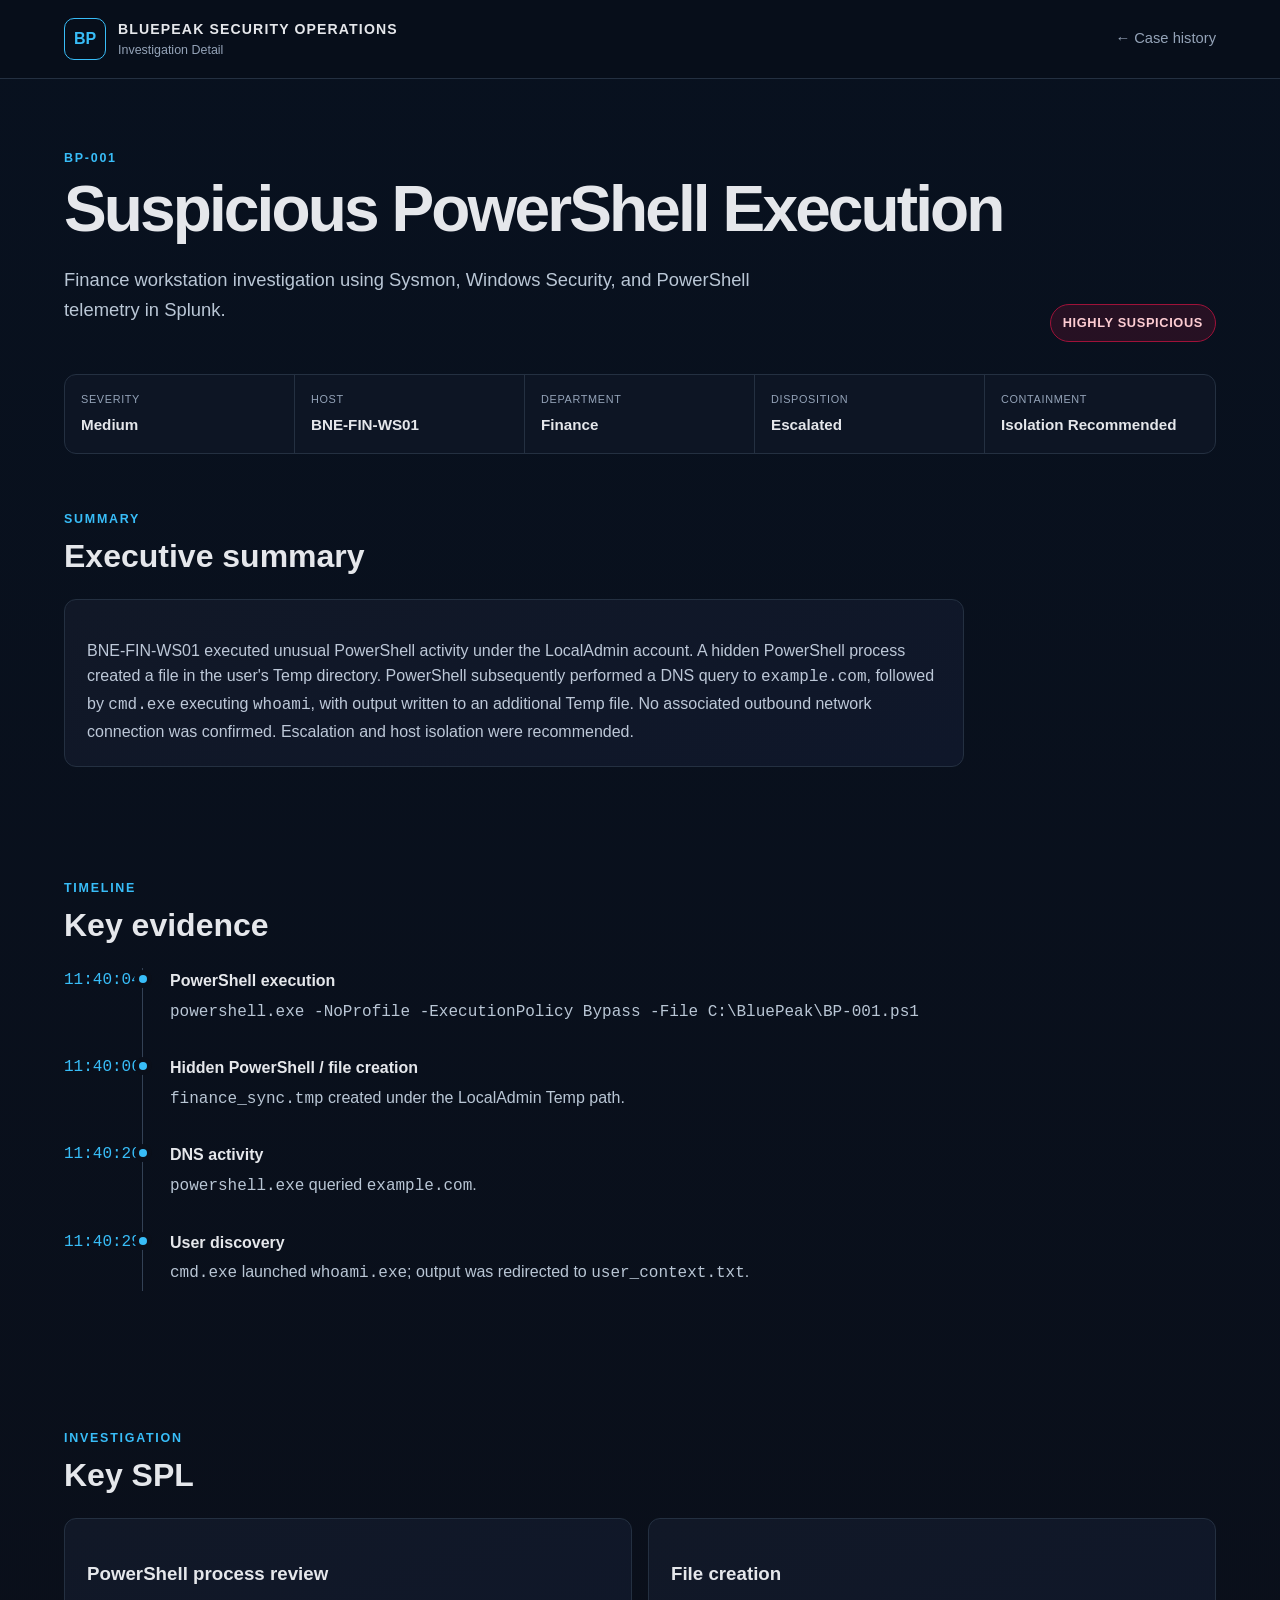
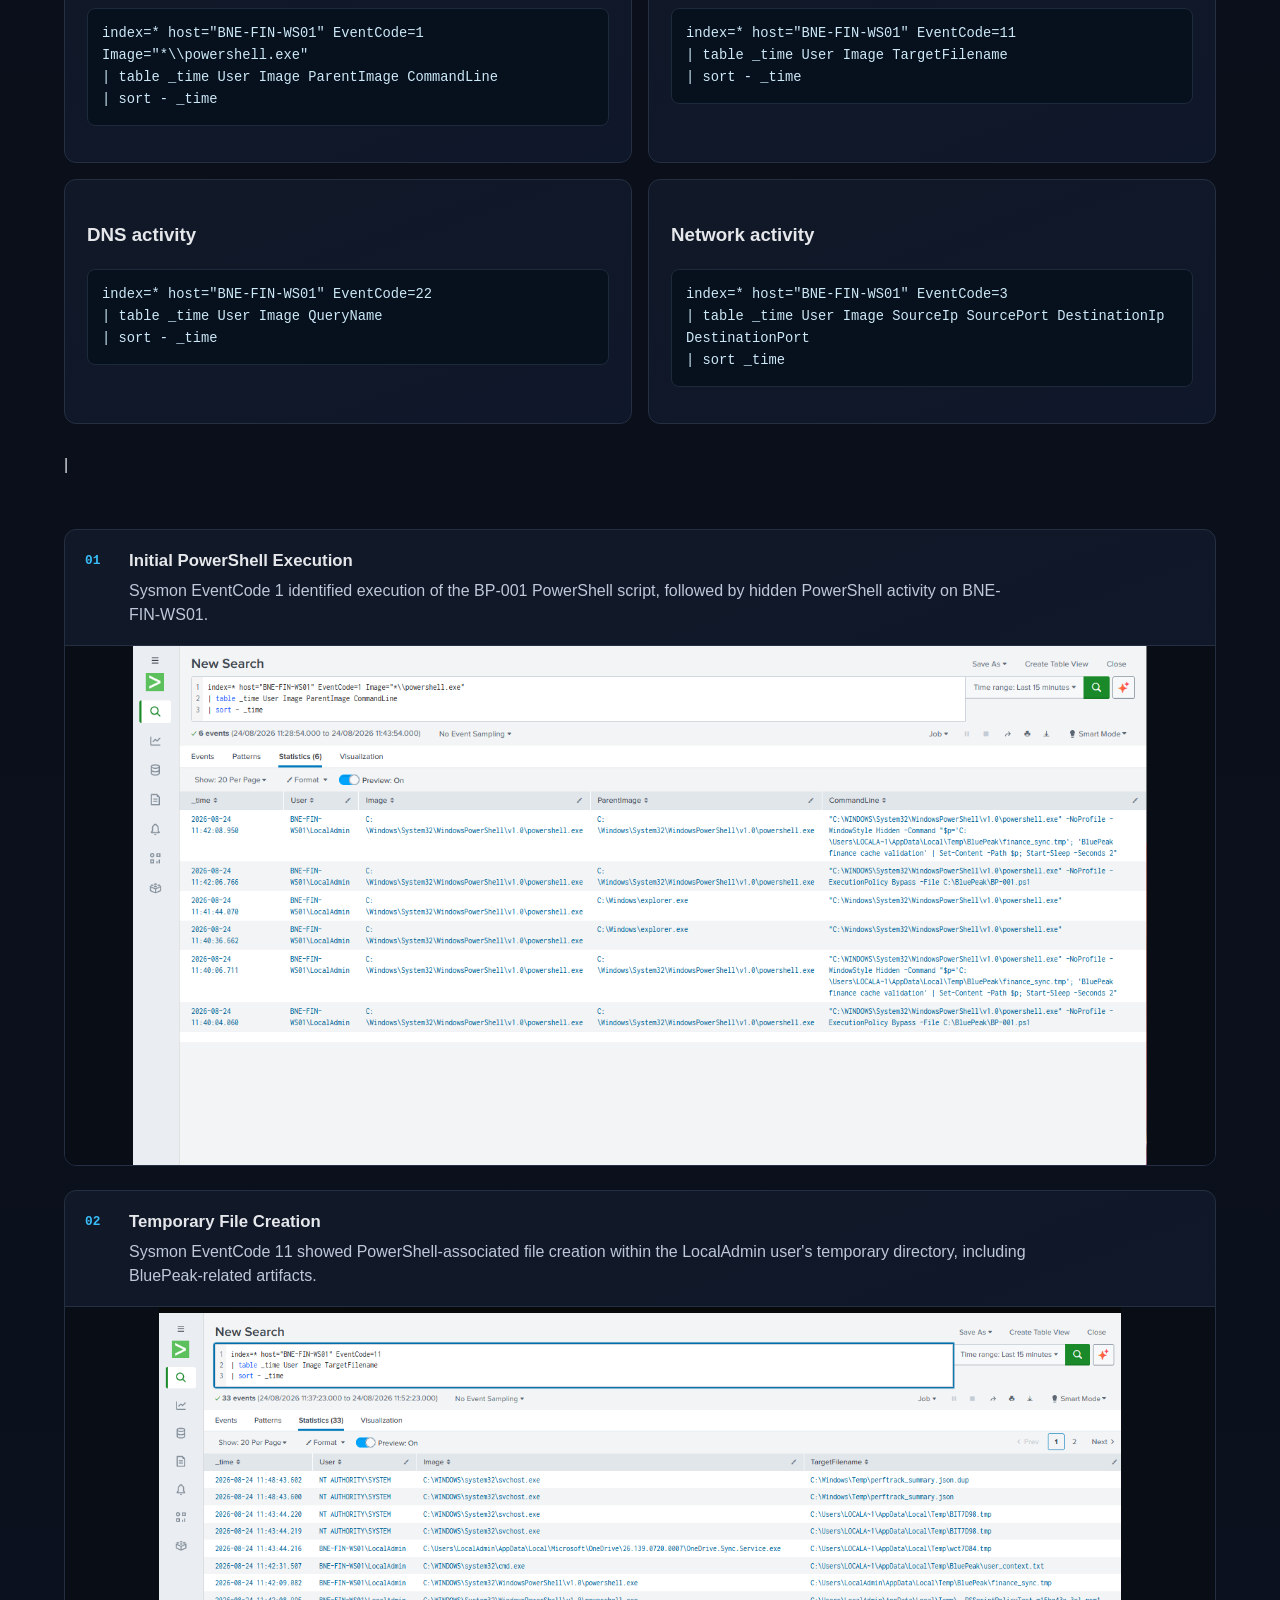
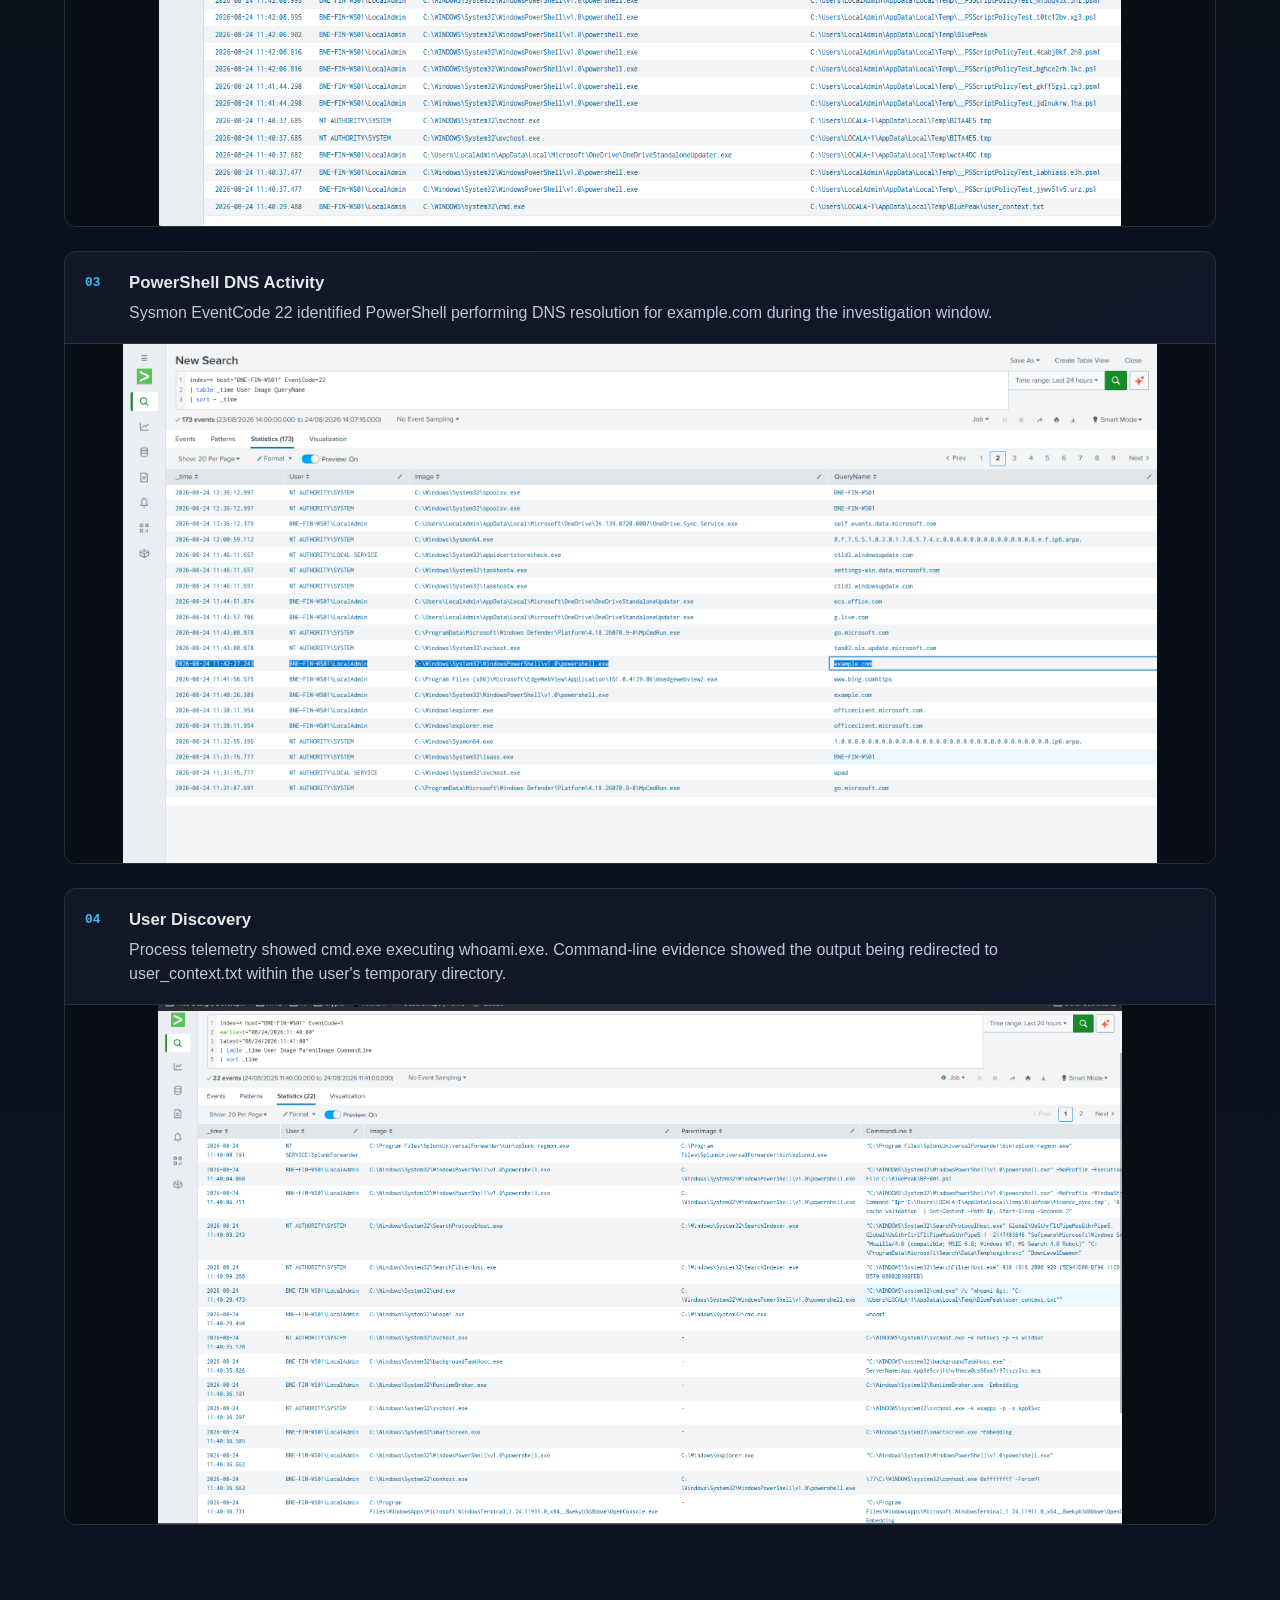
==== cases/BP-001.html @ a5139f82 "Launch BluePeak SOC environment with BP-001 investigation" ====
<!doctype html><html><head><meta charset="utf-8"><meta name="viewport" content="width=device-width,initial-scale=1"><title>BP-001 — Suspicious PowerShell Execution</title><link rel="stylesheet" href="../style.css"></head><body><header class="topbar"><div class="brand"><div class="mark">BP</div><div><div class="brand-name">BLUEPEAK SECURITY OPERATIONS</div><div class="brand-sub">Investigation Detail</div></div></div><nav><a href="../index.html">← Case history</a></nav></header><main class="case-page"><section class="case-hero"><div><p class="eyebrow">BP-001</p><h1>Suspicious PowerShell Execution</h1><p class="lead">Finance workstation investigation using Sysmon, Windows Security, and PowerShell telemetry in Splunk.</p></div><span class="badge suspicious large">HIGHLY SUSPICIOUS</span></section><section class="facts"><div><small>Severity</small><strong>Medium</strong></div><div><small>Host</small><strong>BNE-FIN-WS01</strong></div><div><small>Department</small><strong>Finance</strong></div><div><small>Disposition</small><strong>Escalated</strong></div><div><small>Containment</small><strong>Isolation Recommended</strong></div></section><section class="section"><div class="section-head"><p class="eyebrow">SUMMARY</p><h2>Executive summary</h2></div><div class="prose card"><p>BNE-FIN-WS01 executed unusual PowerShell activity under the LocalAdmin account. A hidden PowerShell process created a file in the user's Temp directory. PowerShell subsequently performed a DNS query to <code>example.com</code>, followed by <code>cmd.exe</code> executing <code>whoami</code>, with output written to an additional Temp file. No associated outbound network connection was confirmed. Escalation and host isolation were recommended.</p></div></section><section class="section"><div class="section-head"><p class="eyebrow">TIMELINE</p><h2>Key evidence</h2></div><div class="timeline"><div class="timeline-item"><time>11:40:04</time><div><strong>PowerShell execution</strong><p><code>powershell.exe -NoProfile -ExecutionPolicy Bypass -File C:\BluePeak\BP-001.ps1</code></p></div></div><div class="timeline-item"><time>11:40:06</time><div><strong>Hidden PowerShell / file creation</strong><p><code>finance_sync.tmp</code> created under the LocalAdmin Temp path.</p></div></div><div class="timeline-item"><time>11:40:26</time><div><strong>DNS activity</strong><p><code>powershell.exe</code> queried <code>example.com</code>.</p></div></div><div class="timeline-item"><time>11:40:29</time><div><strong>User discovery</strong><p><code>cmd.exe</code> launched <code>whoami.exe</code>; output was redirected to <code>user_context.txt</code>.</p></div></div></div></section><section class="section"><div class="section-head"><p class="eyebrow">INVESTIGATION</p><h2>Key SPL</h2></div><div class="cards two"><div class="card"><h3>PowerShell process review</h3><pre><code>index=* host="BNE-FIN-WS01" EventCode=1 Image="*\\powershell.exe"
| table _time User Image ParentImage CommandLine
| sort - _time</code></pre></div><div class="card"><h3>File creation</h3><pre><code>index=* host="BNE-FIN-WS01" EventCode=11
| table _time User Image TargetFilename
| sort - _time</code></pre></div><div class="card"><h3>DNS activity</h3><pre><code>index=* host="BNE-FIN-WS01" EventCode=22
| table _time User Image QueryName
| sort - _time</code></pre></div><div class="card">
  <h3>Network activity</h3>
  <pre><code>index=* host="BNE-FIN-WS01" EventCode=3
| table _time User Image SourceIp SourcePort DestinationIp DestinationPort
| sort _time</code></pre>
</div>

</div>

<div class="evidence-section">
| <div class="evidence-section">

  <div class="evidence-card">
    <div class="evidence-header">
      <span class="evidence-number">01</span>
      <div>
        <h3>Initial PowerShell Execution</h3>
        <p>
          Sysmon EventCode 1 identified execution of the BP-001 PowerShell script,
          followed by hidden PowerShell activity on BNE-FIN-WS01.
        </p>
      </div>
    </div>

    <a href="../assets/screenshots/BP-001/EventCode 1 — Initial PowerShell.png"
       target="_blank">
      <img
        src="../assets/screenshots/BP-001/EventCode 1 — Initial PowerShell.png"
        alt="Splunk evidence showing initial PowerShell execution on BNE-FIN-WS01"
        class="evidence-image">
    </a>
  </div>


  <div class="evidence-card">
    <div class="evidence-header">
      <span class="evidence-number">02</span>
      <div>
        <h3>Temporary File Creation</h3>
        <p>
          Sysmon EventCode 11 showed PowerShell-associated file creation within
          the LocalAdmin user's temporary directory, including BluePeak-related artifacts.
        </p>
      </div>
    </div>

    <a href="../assets/screenshots/BP-001/EventCode 11 — File Creation.png"
       target="_blank">
      <img
        src="../assets/screenshots/BP-001/EventCode 11 — File Creation.png"
        alt="Splunk evidence showing temporary file creation"
        class="evidence-image">
    </a>
  </div>


  <div class="evidence-card">
    <div class="evidence-header">
      <span class="evidence-number">03</span>
      <div>
        <h3>PowerShell DNS Activity</h3>
        <p>
          Sysmon EventCode 22 identified PowerShell performing DNS resolution
          for example.com during the investigation window.
        </p>
      </div>
    </div>

    <a href="../assets/screenshots/BP-001/EventCode 22 — DNS.png"
       target="_blank">
      <img
        src="../assets/screenshots/BP-001/EventCode 22 — DNS.png"
        alt="Splunk evidence showing PowerShell DNS activity"
        class="evidence-image">
    </a>
  </div>


  <div class="evidence-card">
    <div class="evidence-header">
      <span class="evidence-number">04</span>
      <div>
        <h3>User Discovery</h3>
        <p>
          Process telemetry showed cmd.exe executing whoami.exe.
          Command-line evidence showed the output being redirected to
          user_context.txt within the user's temporary directory.
        </p>
      </div>
    </div>

    <a href="../assets/screenshots/BP-001/EventCode 1 — Discovery.png"
       target="_blank">
      <img
        src="../assets/screenshots/BP-001/EventCode 1 — Discovery.png"
        alt="Splunk evidence showing whoami user discovery activity"
        class="evidence-image">
    </a>
  </div>

</div>
---- style.css ----
*{box-sizing:border-box}:root{--bg:#0a0f1a;--panel:#111827;--panel2:#0f172a;--text:#e5e7eb;--muted:#94a3b8;--line:#243041;--accent:#38bdf8;--accent2:#7dd3fc;--danger:#fb7185}html{scroll-behavior:smooth}body{margin:0;background:linear-gradient(180deg,#08111f 0,#0a0f1a 36%,#0b1220 100%);color:var(--text);font:16px/1.6 Inter,Segoe UI,Arial,sans-serif}a{color:inherit;text-decoration:none}code,pre{font-family:Consolas,Menlo,monospace}.topbar{position:sticky;top:0;z-index:10;display:flex;justify-content:space-between;align-items:center;padding:18px 5vw;background:rgba(8,15,26,.9);backdrop-filter:blur(12px);border-bottom:1px solid var(--line)}.brand{display:flex;gap:12px;align-items:center}.mark{width:42px;height:42px;border:1px solid var(--accent);display:grid;place-items:center;border-radius:10px;color:var(--accent);font-weight:800}.brand-name{font-size:.88rem;font-weight:800;letter-spacing:.08em}.brand-sub{font-size:.78rem;color:var(--muted)}nav{display:flex;gap:24px;color:var(--muted);font-size:.92rem}main{width:min(1180px,90vw);margin:auto}.hero{min-height:72vh;display:grid;grid-template-columns:1.4fr .8fr;gap:48px;align-items:center;padding:80px 0}.eyebrow{color:var(--accent);font-size:.78rem;font-weight:800;letter-spacing:.14em;margin:0 0 8px}h1{font-size:clamp(2.4rem,5vw,4.9rem);line-height:1.02;margin:.1em 0 .35em;letter-spacing:-.045em}h2{font-size:2rem;line-height:1.15;margin:0}.lead{font-size:1.15rem;color:#bac7d6;max-width:760px}.actions{display:flex;gap:12px;margin-top:28px}.button{padding:11px 16px;border:1px solid var(--line);border-radius:8px}.button.primary{background:var(--accent);color:#02111b;border-color:var(--accent);font-weight:800}.hero-panel{display:grid;grid-template-columns:1fr 1fr;gap:12px}.metric{padding:24px;background:linear-gradient(145deg,#111827,#0d1525);border:1px solid var(--line);border-radius:12px}.metric span{display:block;font-size:2rem;font-weight:800}.metric small{color:var(--muted)}.section{padding:56px 0}.section-head{margin-bottom:24px}.section-head.row{display:flex;justify-content:space-between;align-items:end;gap:20px}.cards{display:grid;gap:16px}.cards.four{grid-template-columns:repeat(4,1fr)}.cards.two{grid-template-columns:repeat(2,1fr)}.card{background:linear-gradient(160deg,var(--panel),var(--panel2));border:1px solid var(--line);border-radius:12px;padding:22px}.card p{color:#bdc8d8;margin-bottom:0}.case-card{background:linear-gradient(160deg,#111827,#0e1728);border:1px solid var(--line);border-left:3px solid var(--danger);padding:24px;border-radius:12px}.case-top{display:flex;justify-content:space-between;align-items:center}.case-id{font-weight:800;color:var(--accent)}.meta{color:var(--muted);font-size:.9rem}.case-link{display:inline-block;margin-top:12px;color:var(--accent2);font-weight:700}.badge{display:inline-flex;padding:5px 9px;border-radius:999px;font-size:.72rem;font-weight:900;letter-spacing:.05em;border:1px solid}.badge.suspicious{color:#fecdd3;border-color:#9f1239;background:rgba(159,18,57,.2)}.badge.large{font-size:.8rem;padding:8px 12px}.filters{display:flex;gap:8px}.filter{background:transparent;color:var(--muted);border:1px solid var(--line);padding:7px 11px;border-radius:7px;cursor:pointer}.filter.active,.filter:hover{color:white;border-color:#4b6078}footer{border-top:1px solid var(--line);padding:26px 5vw;color:var(--muted);font-size:.86rem}.case-page{padding-bottom:40px}.case-hero{display:flex;justify-content:space-between;align-items:end;gap:30px;padding:70px 0 32px}.case-hero h1{font-size:clamp(2.5rem,5vw,4.4rem)}.facts{display:grid;grid-template-columns:repeat(5,1fr);background:#0d1524;border:1px solid var(--line);border-radius:12px;overflow:hidden}.facts div{padding:16px;border-right:1px solid var(--line)}.facts div:last-child{border:0}.facts small{display:block;color:var(--muted);text-transform:uppercase;letter-spacing:.06em;font-size:.68rem}.facts strong{display:block;margin-top:4px;font-size:.95rem}.prose{max-width:900px}.timeline{border-left:1px solid #334155;margin-left:78px}.timeline-item{display:grid;grid-template-columns:88px 1fr;gap:18px;position:relative;margin:0 0 26px;margin-left:-79px}.timeline-item:before{content:"";position:absolute;left:75px;top:7px;width:8px;height:8px;border-radius:50%;background:var(--accent);box-shadow:0 0 0 5px #0a0f1a}.timeline-item time{color:var(--accent);font-family:Consolas,monospace}.timeline-item p{margin:4px 0;color:#b9c6d5}pre{white-space:pre-wrap;overflow:auto;background:#07101d;border:1px solid #1d2a3b;border-radius:8px;padding:14px;color:#cde9f8;font-size:.86rem}.screenshot-note{margin-top:16px}@media(max-width:850px){.hero{grid-template-columns:1fr}.cards.four,.cards.two{grid-template-columns:1fr}.facts{grid-template-columns:1fr 1fr}.case-hero{align-items:start;flex-direction:column}.section-head.row{align-items:start;flex-direction:column}nav{display:none}}
/* Compact investigation evidence layout */

.evidence-card {
  background: linear-gradient(160deg, var(--panel), var(--panel2));
  border: 1px solid var(--line);
  border-radius: 12px;
  overflow: hidden;
}

.evidence-header {
  display: flex;
  gap: 16px;
  padding: 18px 22px 14px;
  align-items: flex-start;
}

.evidence-header h3 {
  margin: 0 0 4px;
  font-size: 1.05rem;
}

.evidence-header p {
  margin: 0;
  color: #bdc8d8;
  max-width: 900px;
  line-height: 1.5;
}

.evidence-number {
  color: var(--accent);
  font-family: Consolas, monospace;
  font-size: 0.8rem;
  font-weight: 800;
  padding-top: 3px;
}

.evidence-image {
  display: block;
  width: 100%;
  height: auto;
  max-height: 520px;
  object-fit: contain;
  background: #080d16;
  border-top: 1px solid var(--line);
  cursor: zoom-in;
  transition: opacity 0.2s ease;
}

.evidence-image:hover {
  opacity: 0.88;
}

/* Final evidence layout override */

.evidence-section {
  display: grid;
  grid-template-columns: 1fr;
  gap: 24px;
  margin-top: 28px;
}

.evidence-card {
  display: block;
  padding: 0;
  min-height: 0;
  height: auto;
}

.evidence-header {
  display: grid;
  grid-template-columns: 32px 1fr;
  gap: 12px;
  padding: 18px 20px;
}

.evidence-header h3 {
  margin: 0 0 4px;
}

.evidence-header p {
  margin: 0;
}

.evidence-image {
  display: block;
  width: 100%;
  max-width: 1400px;
  height: auto;
  object-fit: contain;
  margin: 0 auto;
}
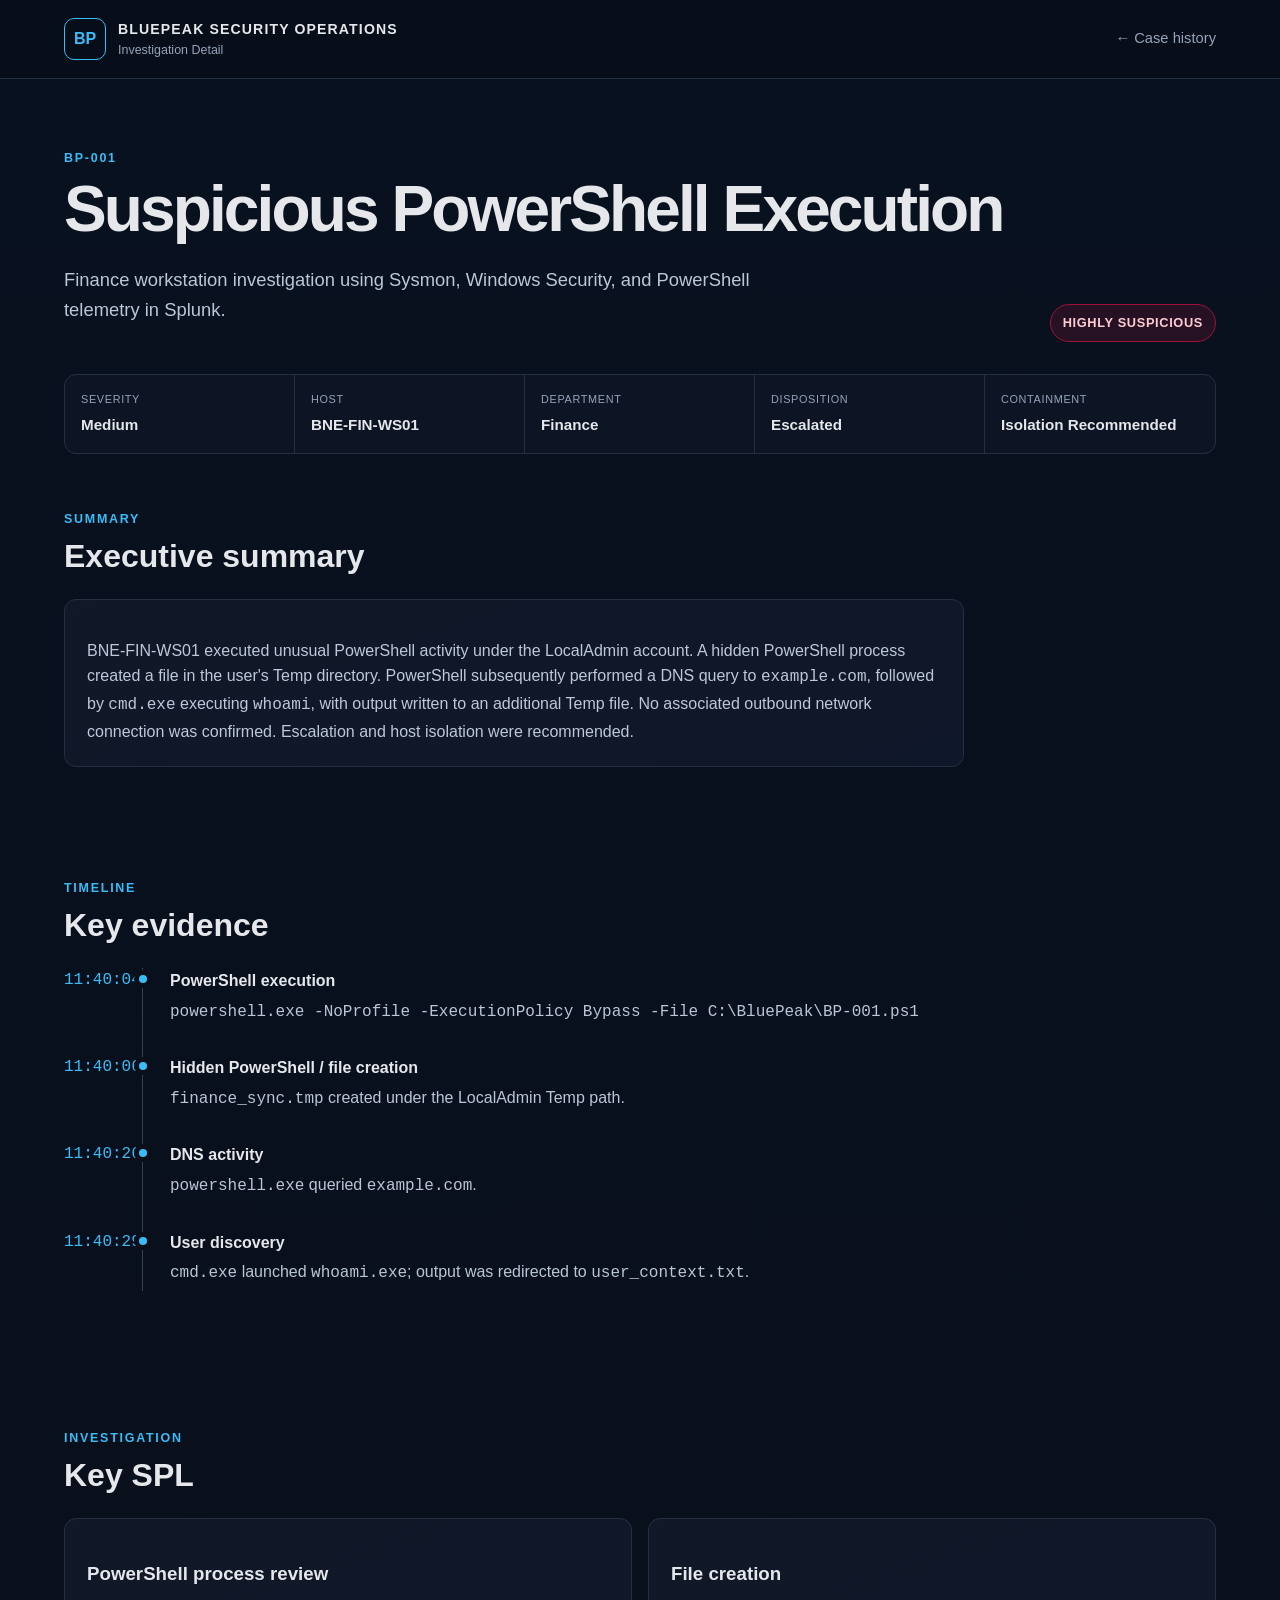
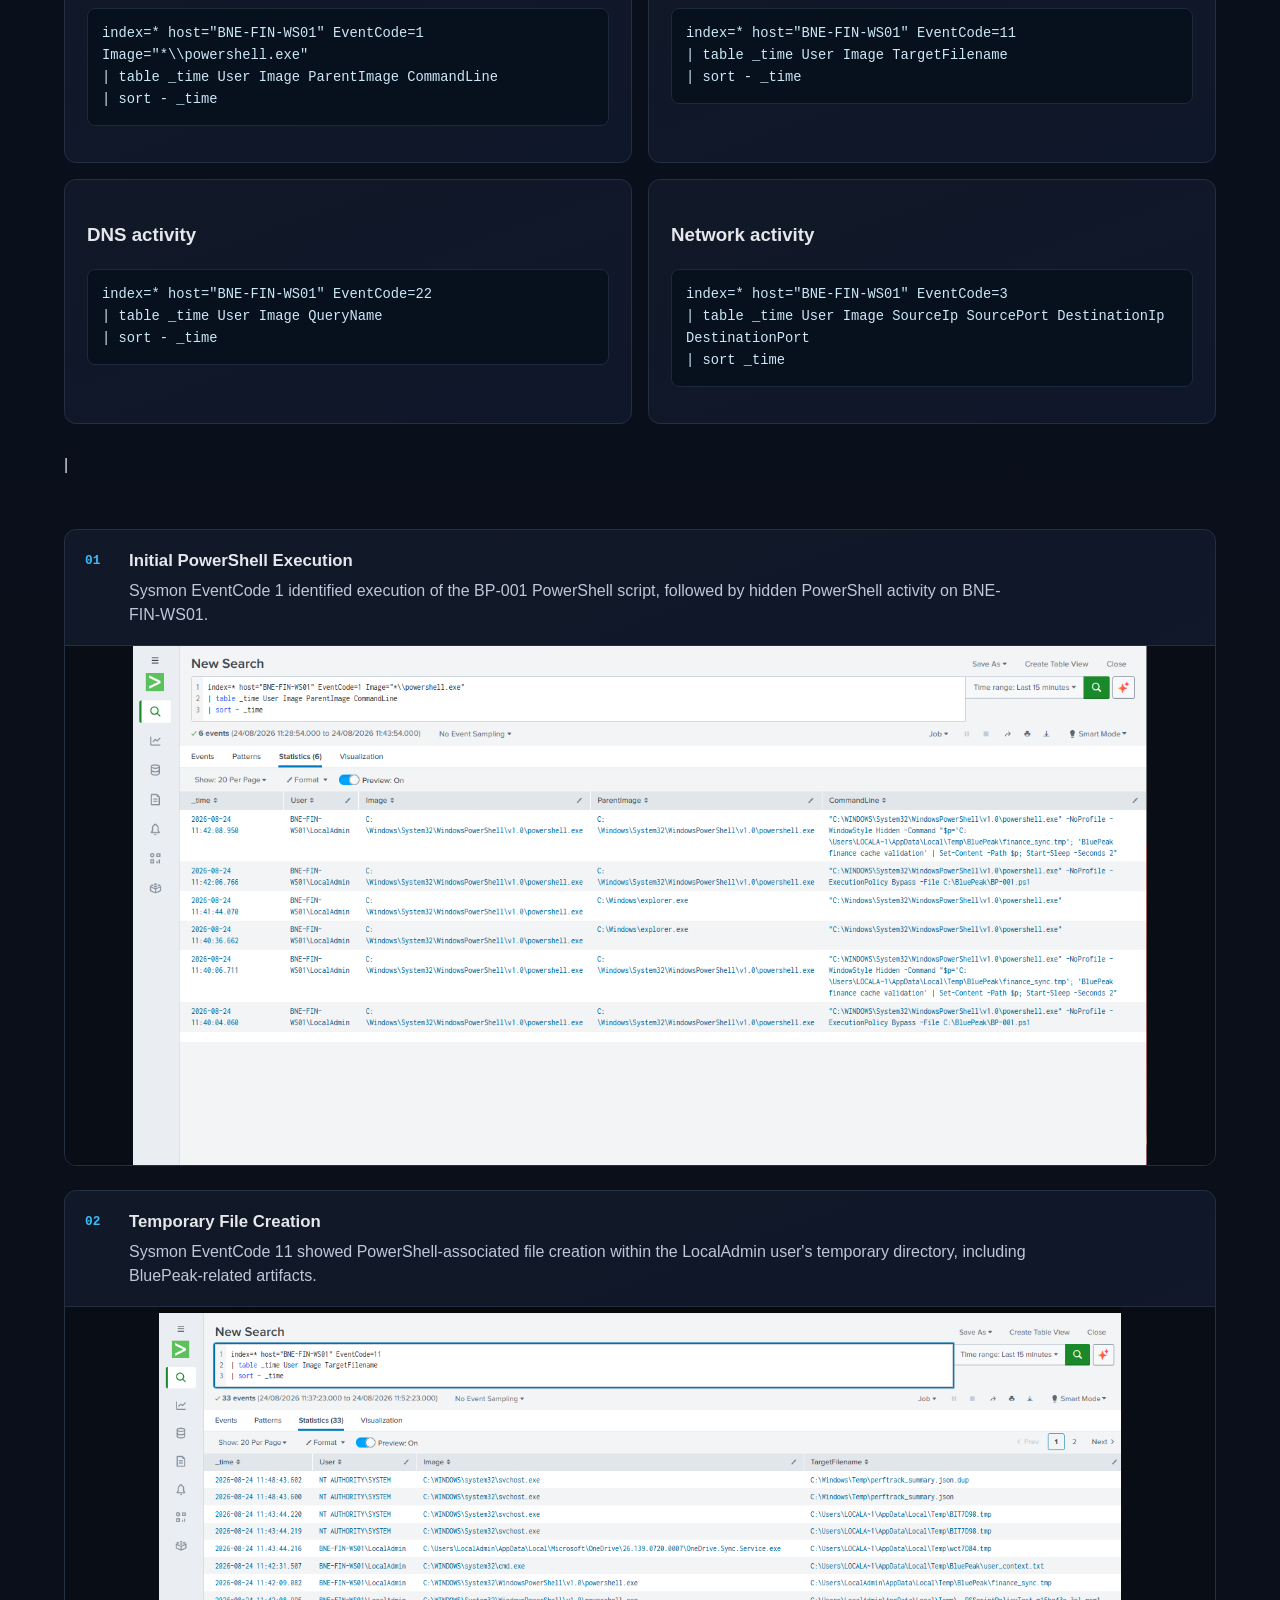
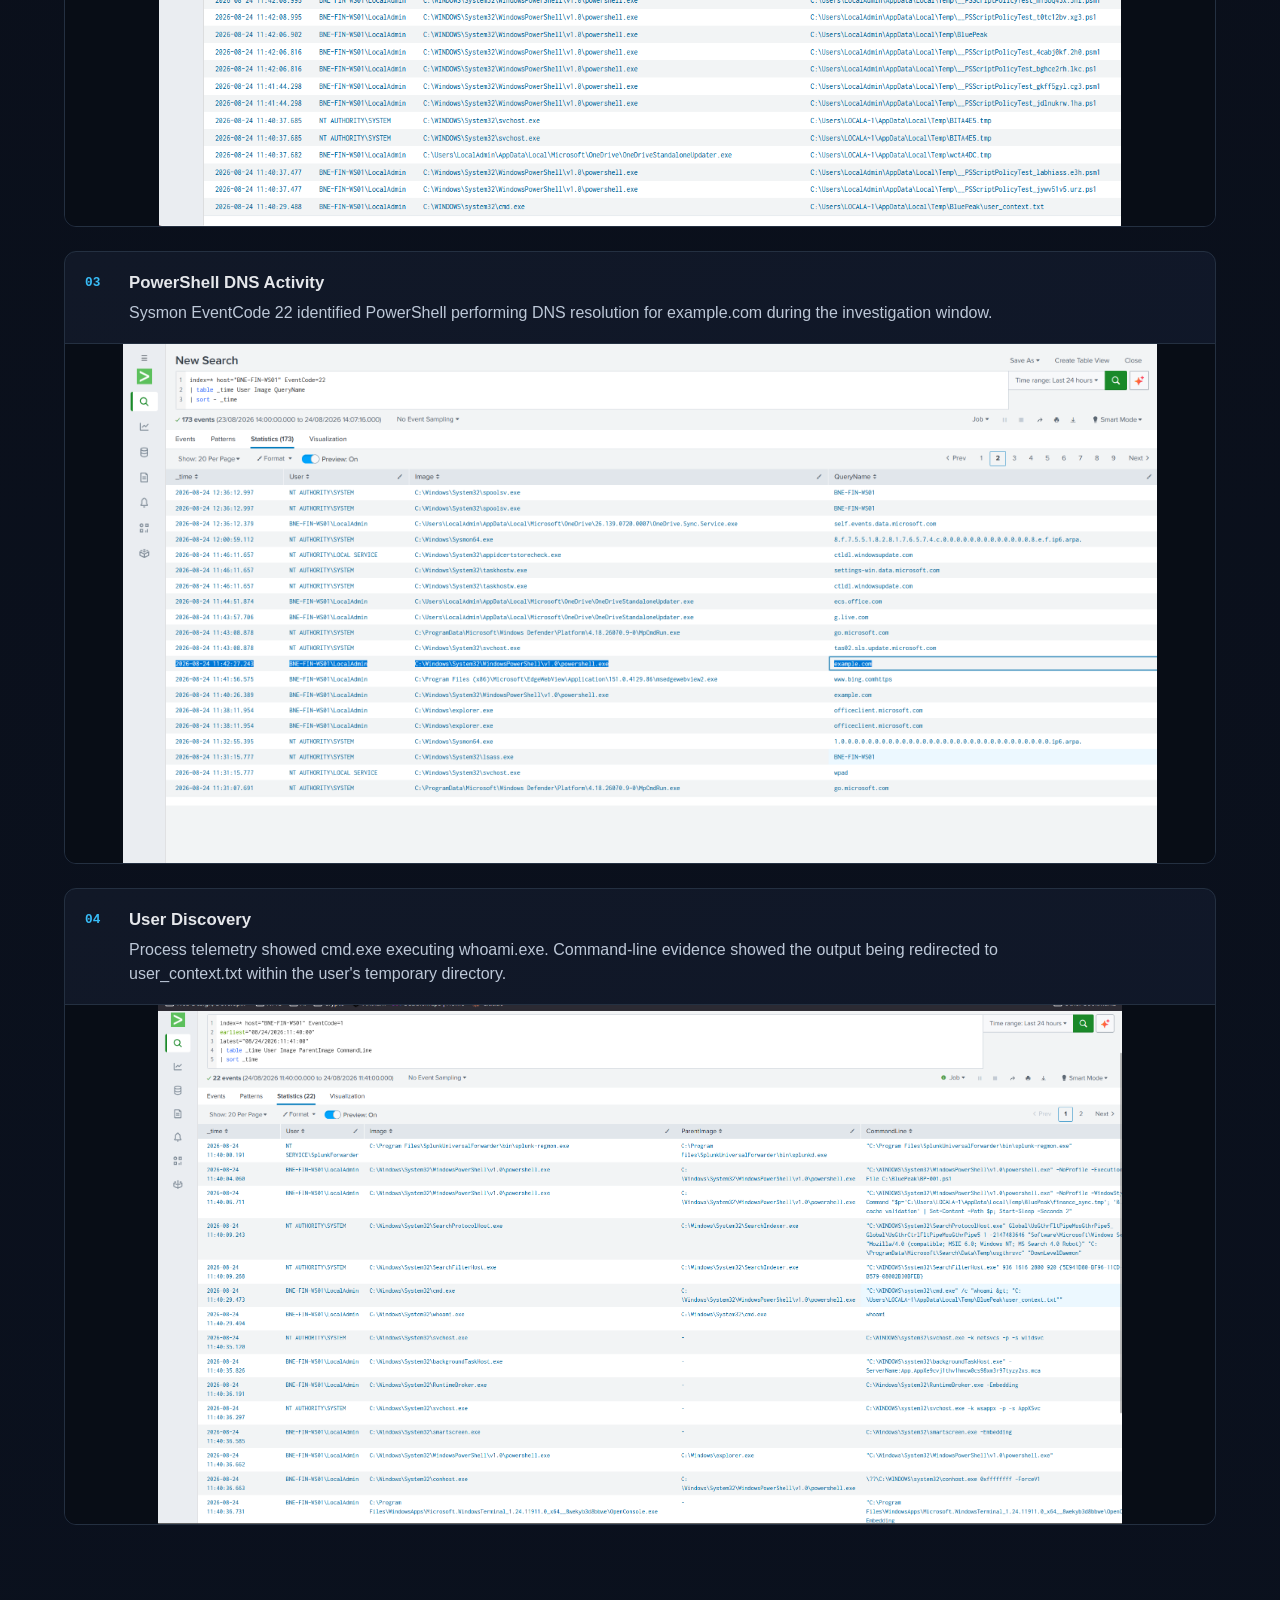
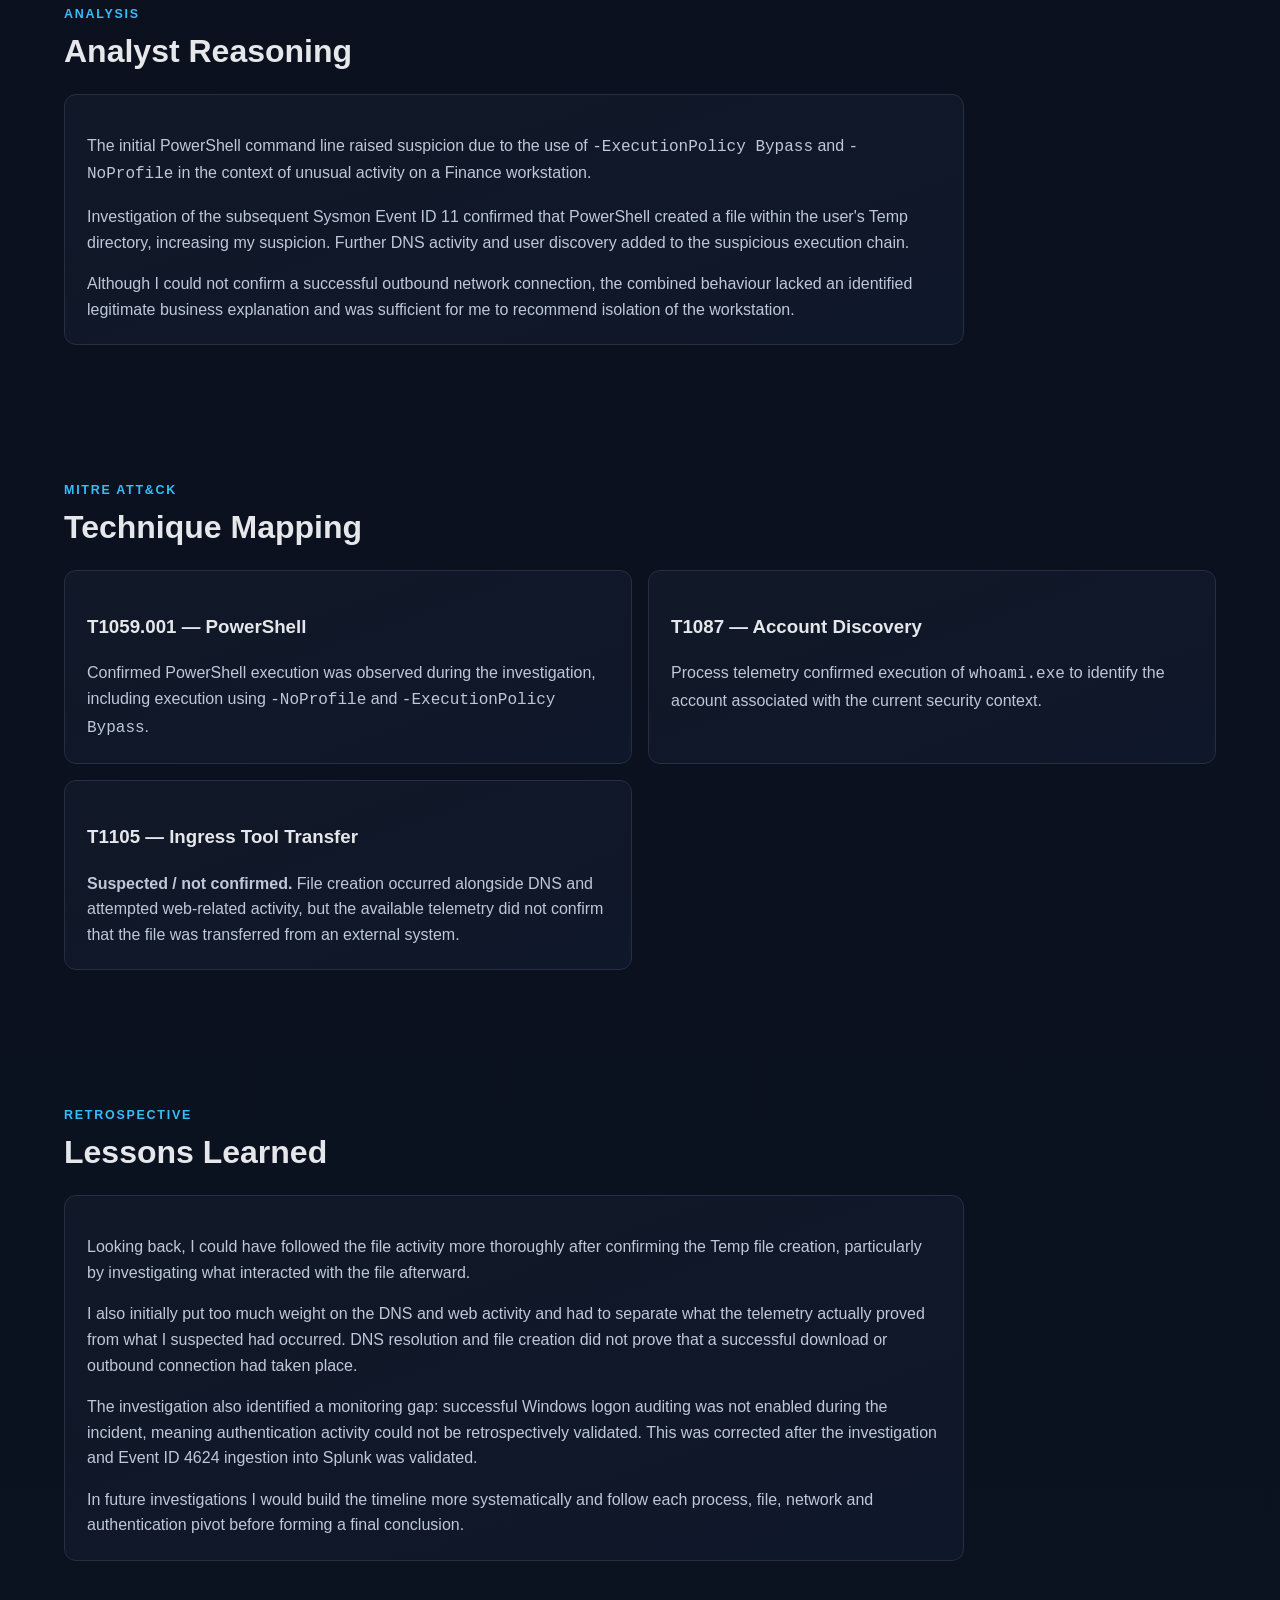
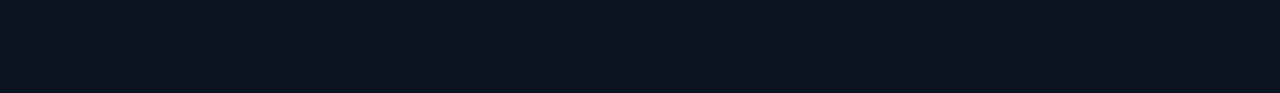
==== commit d8487a00: "Add analyst reasoning MITRE mapping and retrospective to BP-001" ====
--- a/cases/BP-001.html
+++ b/cases/BP-001.html
@@ -104,4 +104,105 @@
     </a>
   </div>
 
-</div>+</div>
+
+<section class="section">
+  <div class="section-head">
+    <p class="eyebrow">ANALYSIS</p>
+    <h2>Analyst Reasoning</h2>
+  </div>
+
+  <div class="prose card">
+    <p>
+      The initial PowerShell command line raised suspicion due to the use of
+      <code>-ExecutionPolicy Bypass</code> and <code>-NoProfile</code> in the context
+      of unusual activity on a Finance workstation.
+    </p>
+
+    <p>
+      Investigation of the subsequent Sysmon Event ID 11 confirmed that PowerShell
+      created a file within the user's Temp directory, increasing my suspicion.
+      Further DNS activity and user discovery added to the suspicious execution chain.
+    </p>
+
+    <p>
+      Although I could not confirm a successful outbound network connection, the
+      combined behaviour lacked an identified legitimate business explanation and
+      was sufficient for me to recommend isolation of the workstation.
+    </p>
+  </div>
+</section>
+
+<section class="section">
+  <div class="section-head">
+    <p class="eyebrow">MITRE ATT&amp;CK</p>
+    <h2>Technique Mapping</h2>
+  </div>
+
+  <div class="cards two">
+    <div class="card">
+      <h3>T1059.001 — PowerShell</h3>
+      <p>
+        Confirmed PowerShell execution was observed during the investigation,
+        including execution using <code>-NoProfile</code> and
+        <code>-ExecutionPolicy Bypass</code>.
+      </p>
+    </div>
+
+    <div class="card">
+      <h3>T1087 — Account Discovery</h3>
+      <p>
+        Process telemetry confirmed execution of <code>whoami.exe</code> to identify
+        the account associated with the current security context.
+      </p>
+    </div>
+
+    <div class="card">
+      <h3>T1105 — Ingress Tool Transfer</h3>
+      <p>
+        <strong>Suspected / not confirmed.</strong> File creation occurred alongside
+        DNS and attempted web-related activity, but the available telemetry did not
+        confirm that the file was transferred from an external system.
+      </p>
+    </div>
+  </div>
+</section>
+
+<section class="section">
+  <div class="section-head">
+    <p class="eyebrow">RETROSPECTIVE</p>
+    <h2>Lessons Learned</h2>
+  </div>
+
+  <div class="prose card">
+    <p>
+      Looking back, I could have followed the file activity more thoroughly after
+      confirming the Temp file creation, particularly by investigating what
+      interacted with the file afterward.
+    </p>
+
+    <p>
+      I also initially put too much weight on the DNS and web activity and had to
+      separate what the telemetry actually proved from what I suspected had occurred.
+      DNS resolution and file creation did not prove that a successful download or
+      outbound connection had taken place.
+    </p>
+
+    <p>
+      The investigation also identified a monitoring gap: successful Windows logon
+      auditing was not enabled during the incident, meaning authentication activity
+      could not be retrospectively validated. This was corrected after the
+      investigation and Event ID 4624 ingestion into Splunk was validated.
+    </p>
+
+    <p>
+      In future investigations I would build the timeline more systematically and
+      follow each process, file, network and authentication pivot before forming a
+      final conclusion.
+    </p>
+  </div>
+</section>
+
+</main>
+</body>
+</html>
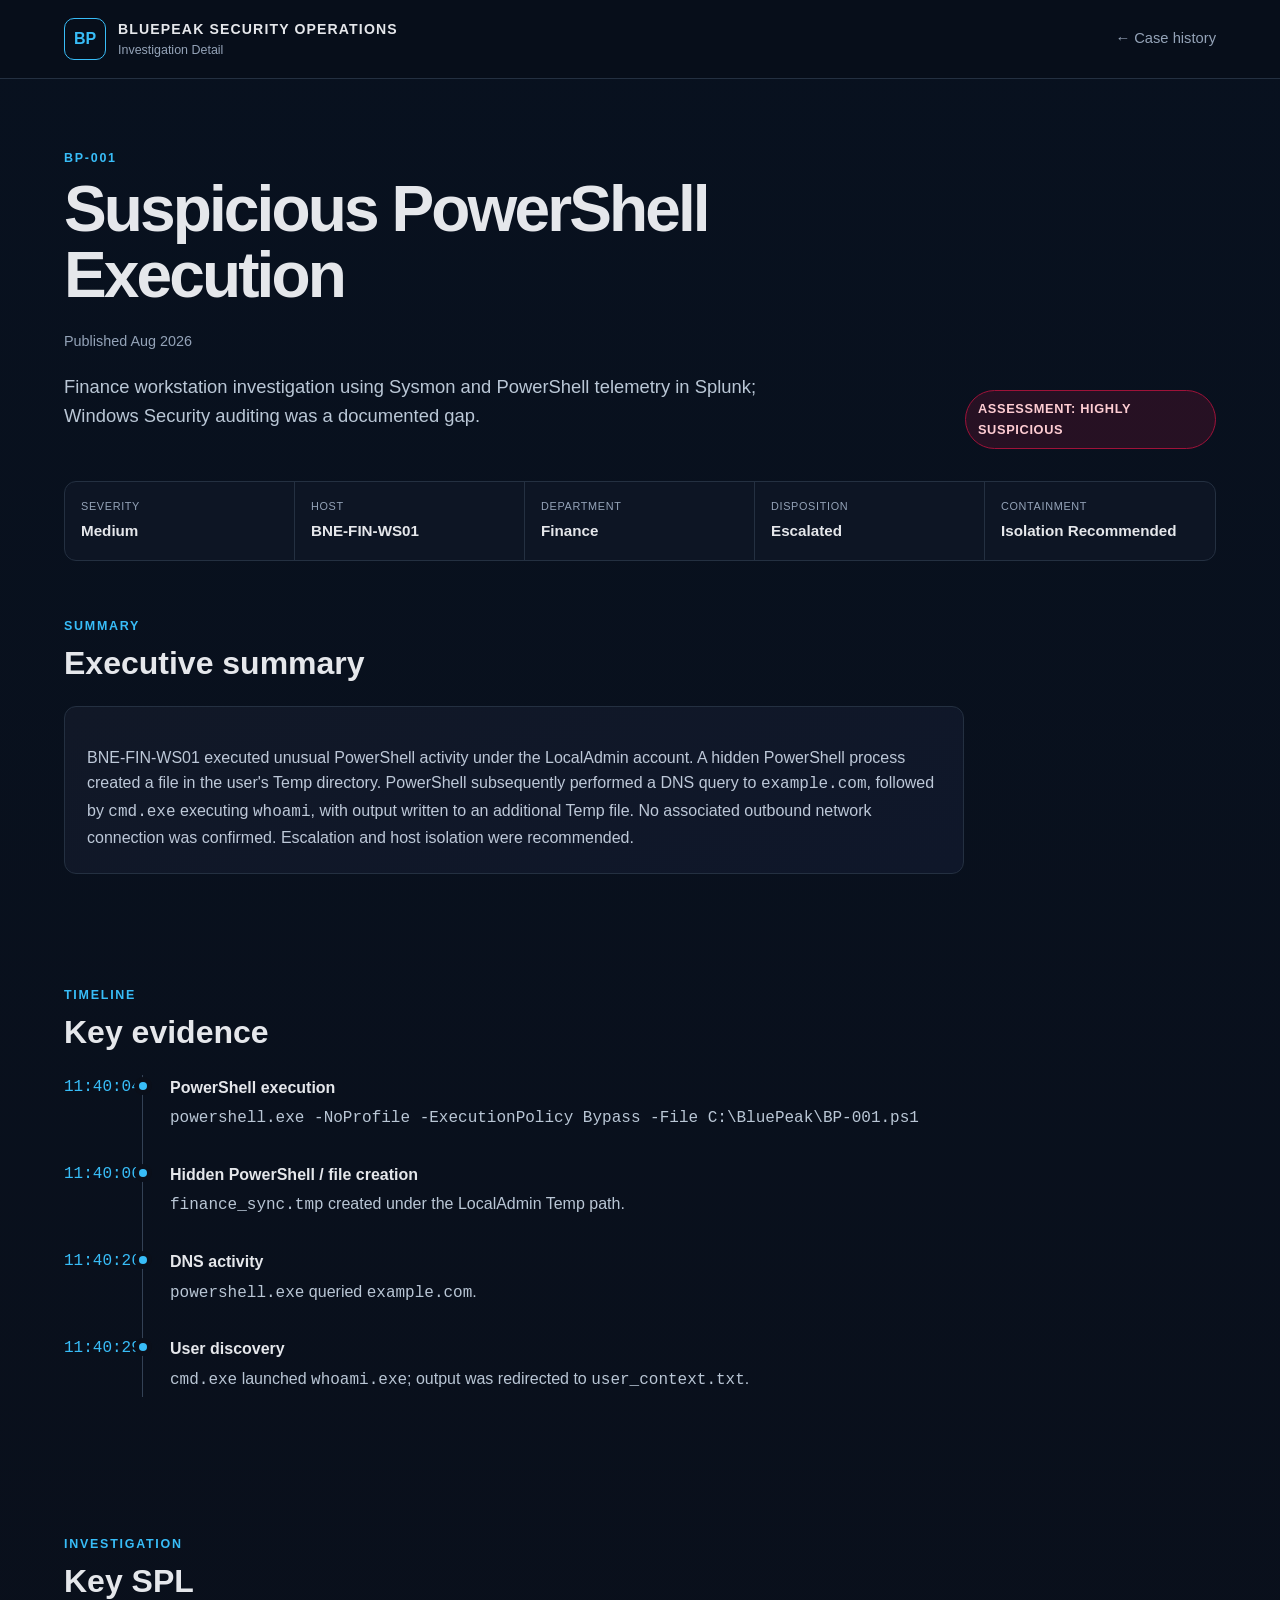
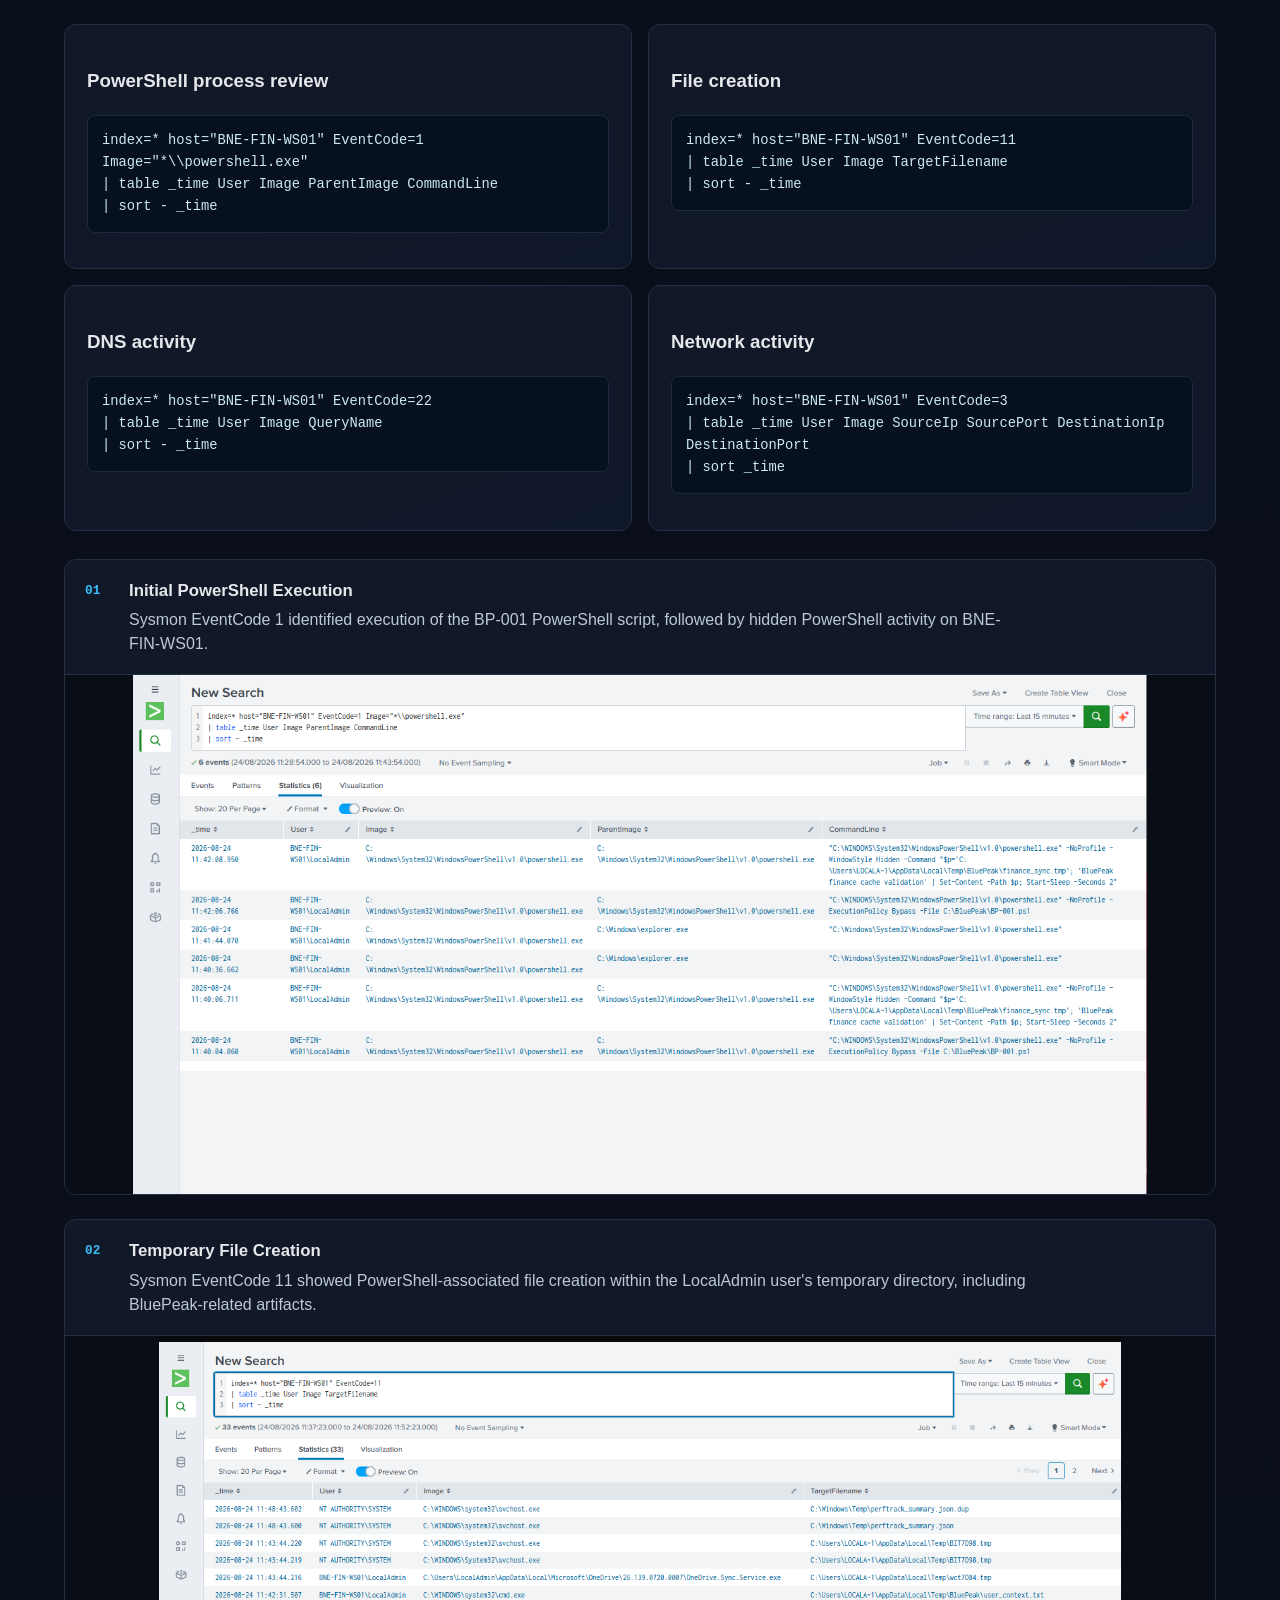
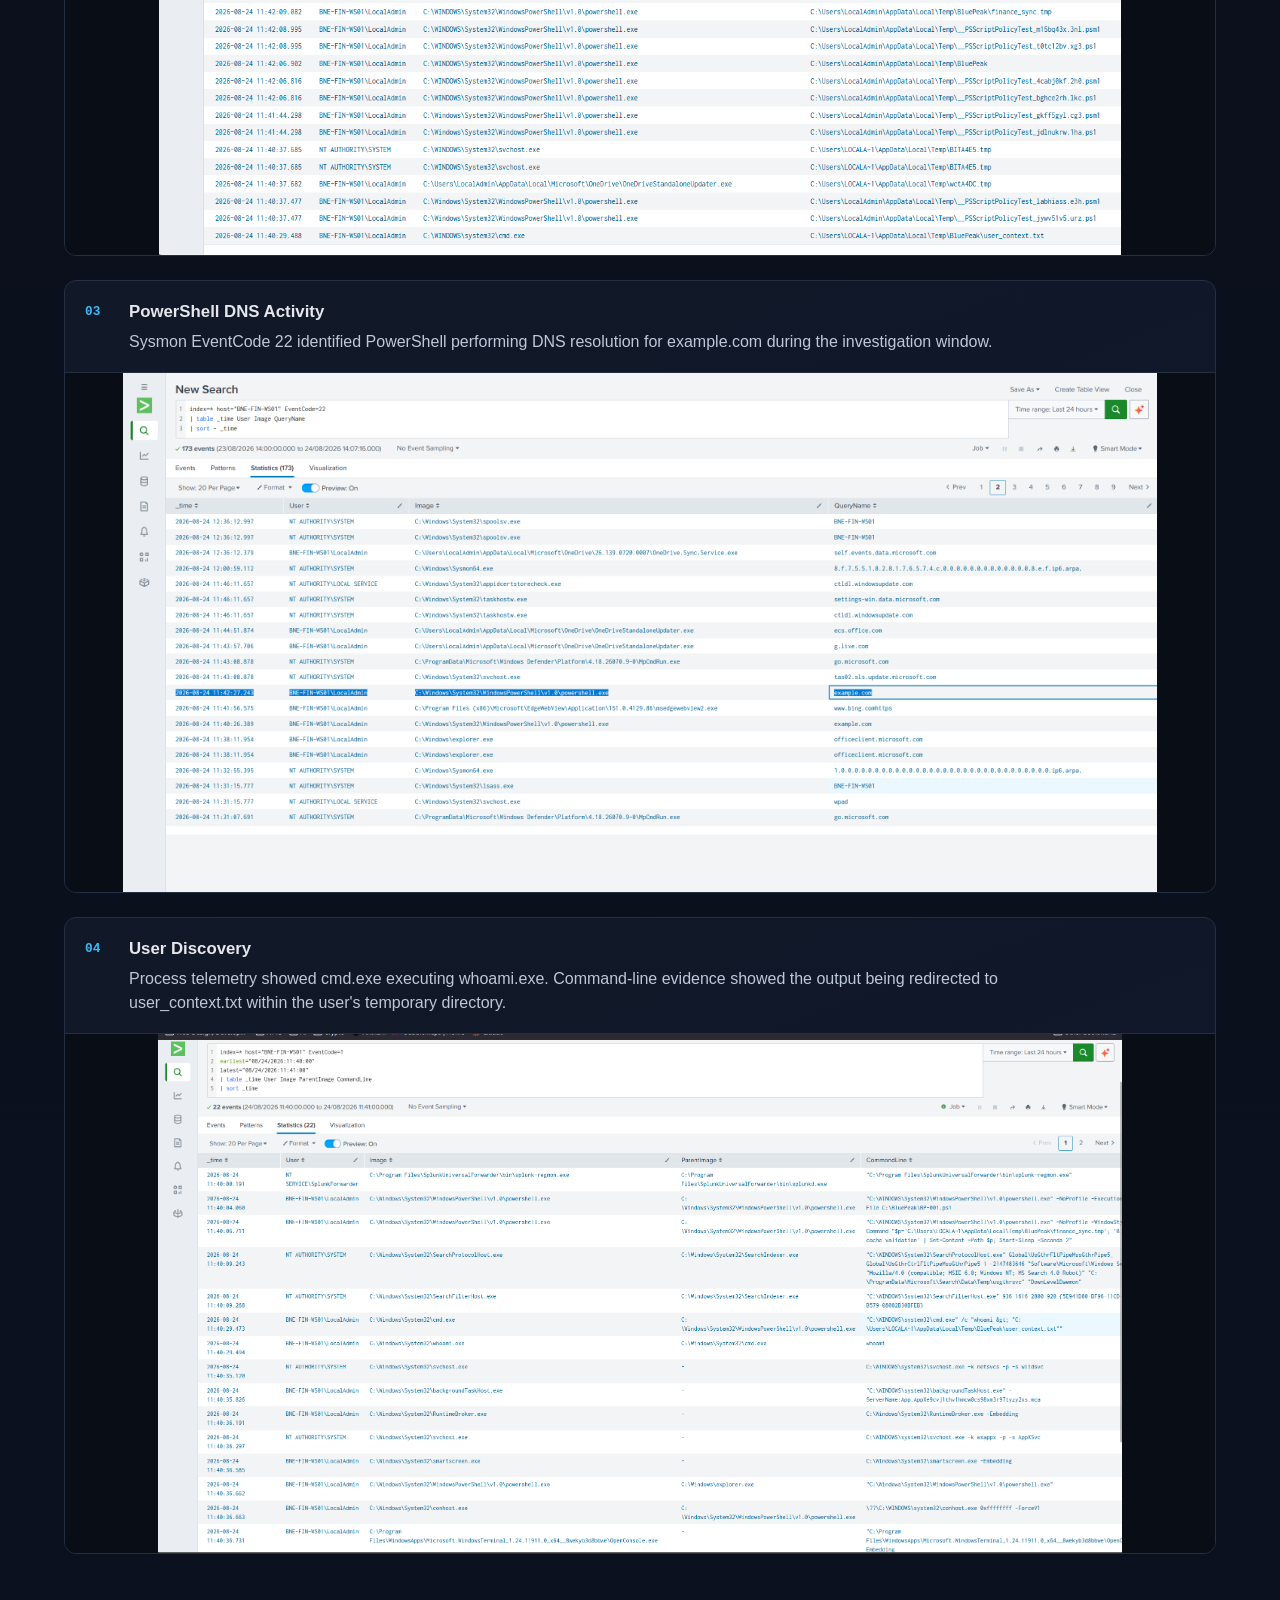
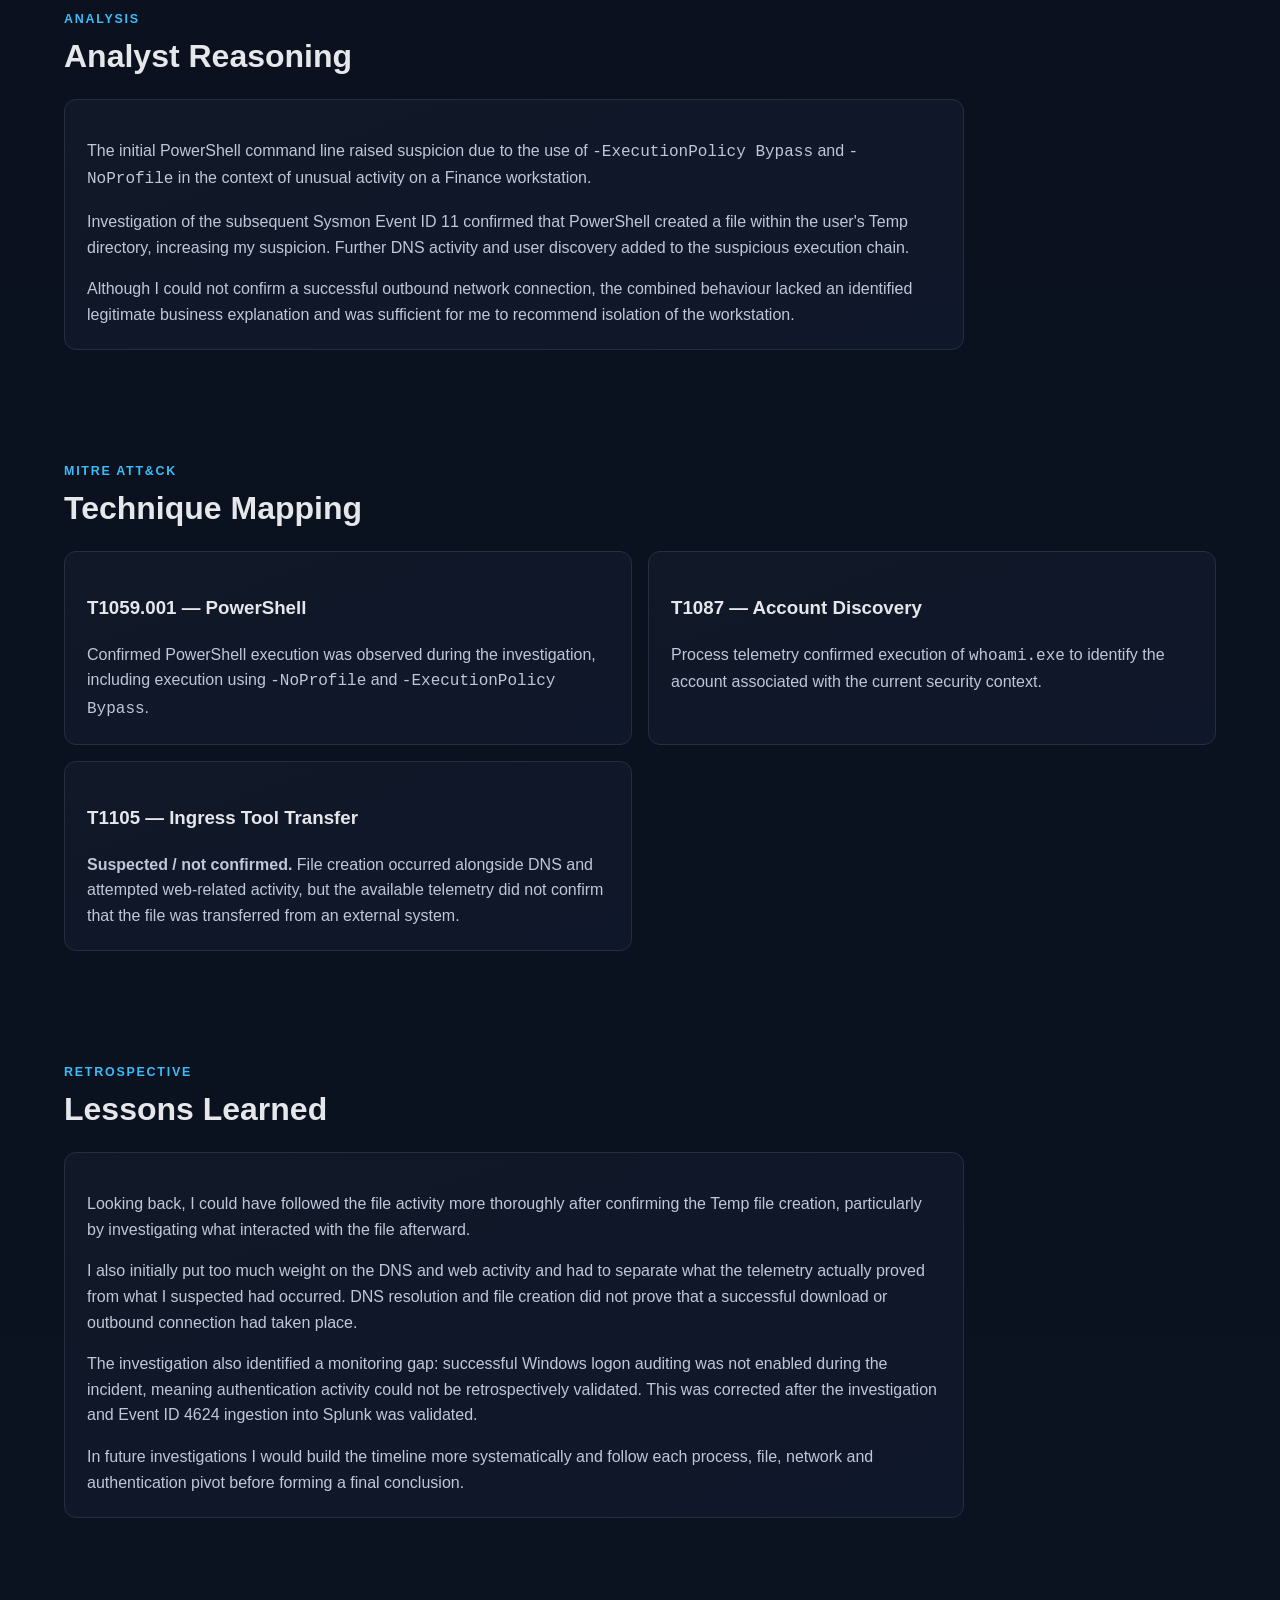
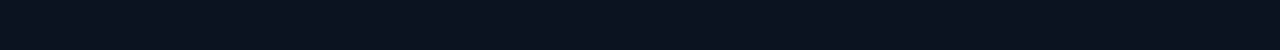
==== commit d8da1250: "Clarify case outcomes and refresh portfolio presentation" ====
--- a/cases/BP-001.html
+++ b/cases/BP-001.html
@@ -1,4 +1,4 @@
-<!doctype html><html><head><meta charset="utf-8"><meta name="viewport" content="width=device-width,initial-scale=1"><title>BP-001 — Suspicious PowerShell Execution</title><link rel="stylesheet" href="../style.css"></head><body><header class="topbar"><div class="brand"><div class="mark">BP</div><div><div class="brand-name">BLUEPEAK SECURITY OPERATIONS</div><div class="brand-sub">Investigation Detail</div></div></div><nav><a href="../index.html">← Case history</a></nav></header><main class="case-page"><section class="case-hero"><div><p class="eyebrow">BP-001</p><h1>Suspicious PowerShell Execution</h1><p class="lead">Finance workstation investigation using Sysmon, Windows Security, and PowerShell telemetry in Splunk.</p></div><span class="badge suspicious large">HIGHLY SUSPICIOUS</span></section><section class="facts"><div><small>Severity</small><strong>Medium</strong></div><div><small>Host</small><strong>BNE-FIN-WS01</strong></div><div><small>Department</small><strong>Finance</strong></div><div><small>Disposition</small><strong>Escalated</strong></div><div><small>Containment</small><strong>Isolation Recommended</strong></div></section><section class="section"><div class="section-head"><p class="eyebrow">SUMMARY</p><h2>Executive summary</h2></div><div class="prose card"><p>BNE-FIN-WS01 executed unusual PowerShell activity under the LocalAdmin account. A hidden PowerShell process created a file in the user's Temp directory. PowerShell subsequently performed a DNS query to <code>example.com</code>, followed by <code>cmd.exe</code> executing <code>whoami</code>, with output written to an additional Temp file. No associated outbound network connection was confirmed. Escalation and host isolation were recommended.</p></div></section><section class="section"><div class="section-head"><p class="eyebrow">TIMELINE</p><h2>Key evidence</h2></div><div class="timeline"><div class="timeline-item"><time>11:40:04</time><div><strong>PowerShell execution</strong><p><code>powershell.exe -NoProfile -ExecutionPolicy Bypass -File C:\BluePeak\BP-001.ps1</code></p></div></div><div class="timeline-item"><time>11:40:06</time><div><strong>Hidden PowerShell / file creation</strong><p><code>finance_sync.tmp</code> created under the LocalAdmin Temp path.</p></div></div><div class="timeline-item"><time>11:40:26</time><div><strong>DNS activity</strong><p><code>powershell.exe</code> queried <code>example.com</code>.</p></div></div><div class="timeline-item"><time>11:40:29</time><div><strong>User discovery</strong><p><code>cmd.exe</code> launched <code>whoami.exe</code>; output was redirected to <code>user_context.txt</code>.</p></div></div></div></section><section class="section"><div class="section-head"><p class="eyebrow">INVESTIGATION</p><h2>Key SPL</h2></div><div class="cards two"><div class="card"><h3>PowerShell process review</h3><pre><code>index=* host="BNE-FIN-WS01" EventCode=1 Image="*\\powershell.exe"
+<!doctype html><html><head><meta charset="utf-8"><meta name="viewport" content="width=device-width,initial-scale=1"><title>BP-001 — Suspicious PowerShell Execution</title><link rel="stylesheet" href="../style.css"></head><body><header class="topbar"><div class="brand"><div class="mark">BP</div><div><div class="brand-name">BLUEPEAK SECURITY OPERATIONS</div><div class="brand-sub">Investigation Detail</div></div></div><nav><a href="../index.html">← Case history</a></nav></header><main class="case-page"><section class="case-hero"><div><p class="eyebrow">BP-001</p><h1>Suspicious PowerShell Execution</h1><p class="case-published">Published Aug 2026</p><p class="lead">Finance workstation investigation using Sysmon and PowerShell telemetry in Splunk; Windows Security auditing was a documented gap.</p></div><span class="badge suspicious large">ASSESSMENT: HIGHLY SUSPICIOUS</span></section><section class="facts"><div><small>Severity</small><strong>Medium</strong></div><div><small>Host</small><strong>BNE-FIN-WS01</strong></div><div><small>Department</small><strong>Finance</strong></div><div><small>Disposition</small><strong>Escalated</strong></div><div><small>Containment</small><strong>Isolation Recommended</strong></div></section><section class="section"><div class="section-head"><p class="eyebrow">SUMMARY</p><h2>Executive summary</h2></div><div class="prose card"><p>BNE-FIN-WS01 executed unusual PowerShell activity under the LocalAdmin account. A hidden PowerShell process created a file in the user's Temp directory. PowerShell subsequently performed a DNS query to <code>example.com</code>, followed by <code>cmd.exe</code> executing <code>whoami</code>, with output written to an additional Temp file. No associated outbound network connection was confirmed. Escalation and host isolation were recommended.</p></div></section><section class="section"><div class="section-head"><p class="eyebrow">TIMELINE</p><h2>Key evidence</h2></div><div class="timeline"><div class="timeline-item"><time>11:40:04</time><div><strong>PowerShell execution</strong><p><code>powershell.exe -NoProfile -ExecutionPolicy Bypass -File C:\BluePeak\BP-001.ps1</code></p></div></div><div class="timeline-item"><time>11:40:06</time><div><strong>Hidden PowerShell / file creation</strong><p><code>finance_sync.tmp</code> created under the LocalAdmin Temp path.</p></div></div><div class="timeline-item"><time>11:40:26</time><div><strong>DNS activity</strong><p><code>powershell.exe</code> queried <code>example.com</code>.</p></div></div><div class="timeline-item"><time>11:40:29</time><div><strong>User discovery</strong><p><code>cmd.exe</code> launched <code>whoami.exe</code>; output was redirected to <code>user_context.txt</code>.</p></div></div></div></section><section class="section"><div class="section-head"><p class="eyebrow">INVESTIGATION</p><h2>Key SPL</h2></div><div class="cards two"><div class="card"><h3>PowerShell process review</h3><pre><code>index=* host="BNE-FIN-WS01" EventCode=1 Image="*\\powershell.exe"
 | table _time User Image ParentImage CommandLine
 | sort - _time</code></pre></div><div class="card"><h3>File creation</h3><pre><code>index=* host="BNE-FIN-WS01" EventCode=11
 | table _time User Image TargetFilename
@@ -14,7 +14,6 @@
 </div>
 
 <div class="evidence-section">
-| <div class="evidence-section">
 
   <div class="evidence-card">
     <div class="evidence-header">
--- a/style.css
+++ b/style.css
@@ -89,4 +89,114 @@
   height: auto;
   object-fit: contain;
   margin: 0 auto;
-}+}
+
+/* Homepage enterprise environment overview */
+
+.environment-overview {
+  padding-top: 34px;
+  padding-bottom: 56px;
+}
+
+.environment-overview .section-head {
+  max-width: 850px;
+}
+
+.environment-intro {
+  color: #bac7d6;
+  margin: 10px 0 0;
+  max-width: 760px;
+}
+
+.environment-visual-link {
+  display: block;
+  margin-top: 26px;
+  border: 1px solid var(--line);
+  border-radius: 14px;
+  overflow: hidden;
+  background: #080d16;
+  box-shadow: 0 18px 45px rgba(0,0,0,.22);
+}
+
+.environment-visual {
+  display: block;
+  width: 100%;
+  height: auto;
+  transition: transform .2s ease, opacity .2s ease;
+}
+
+.environment-visual-link:hover .environment-visual {
+  transform: scale(1.005);
+  opacity: .96;
+}
+
+.environment-caption {
+  margin: 10px 2px 0;
+  color: var(--muted);
+  font-size: .82rem;
+}
+
+/* MITRE ATT&CK technique formatting */
+
+.mitre-grid > div {
+    display: flex;
+    align-items: baseline;
+    gap: 8px;
+    margin-bottom: 8px;
+}
+
+.mitre-grid strong {
+    flex-shrink: 0;
+}
+
+/* Case metadata / facts row — standard 5-column layout */
+
+.case-facts {
+    display: grid;
+    grid-template-columns: repeat(5, 1fr);
+    background: #0d1524;
+    border: 1px solid var(--line);
+    border-radius: 12px;
+    overflow: hidden;
+    margin-top: 28px;
+}
+
+.case-facts span {
+    display: block;
+    padding: 16px;
+    border-right: 1px solid var(--line);
+}
+
+.case-facts span:last-child {
+    border-right: 0;
+}
+
+.case-facts small {
+    display: block;
+    color: var(--muted);
+    text-transform: uppercase;
+    letter-spacing: .06em;
+    font-size: .68rem;
+}
+
+.case-facts strong {
+    display: block;
+    margin-top: 4px;
+    font-size: .95rem;
+}
+
+@media (max-width: 850px) {
+    .case-facts {
+        grid-template-columns: 1fr 1fr;
+    }
+
+    .case-facts span {
+        border-bottom: 1px solid var(--line);
+    }
+}
+.method {padding-top:22px;padding-bottom:30px;border-top:1px solid var(--line)}
+.method p:not(.eyebrow) {max-width:840px;color:#bac7d6;margin:0}
+.assessment,.case-assessment,.case-published {color:var(--muted);font-size:.9rem}
+.assessment {margin:-8px 0 8px}
+.case-published {margin:0 0 12px}
+.case-assessment {margin:12px 0 0}
